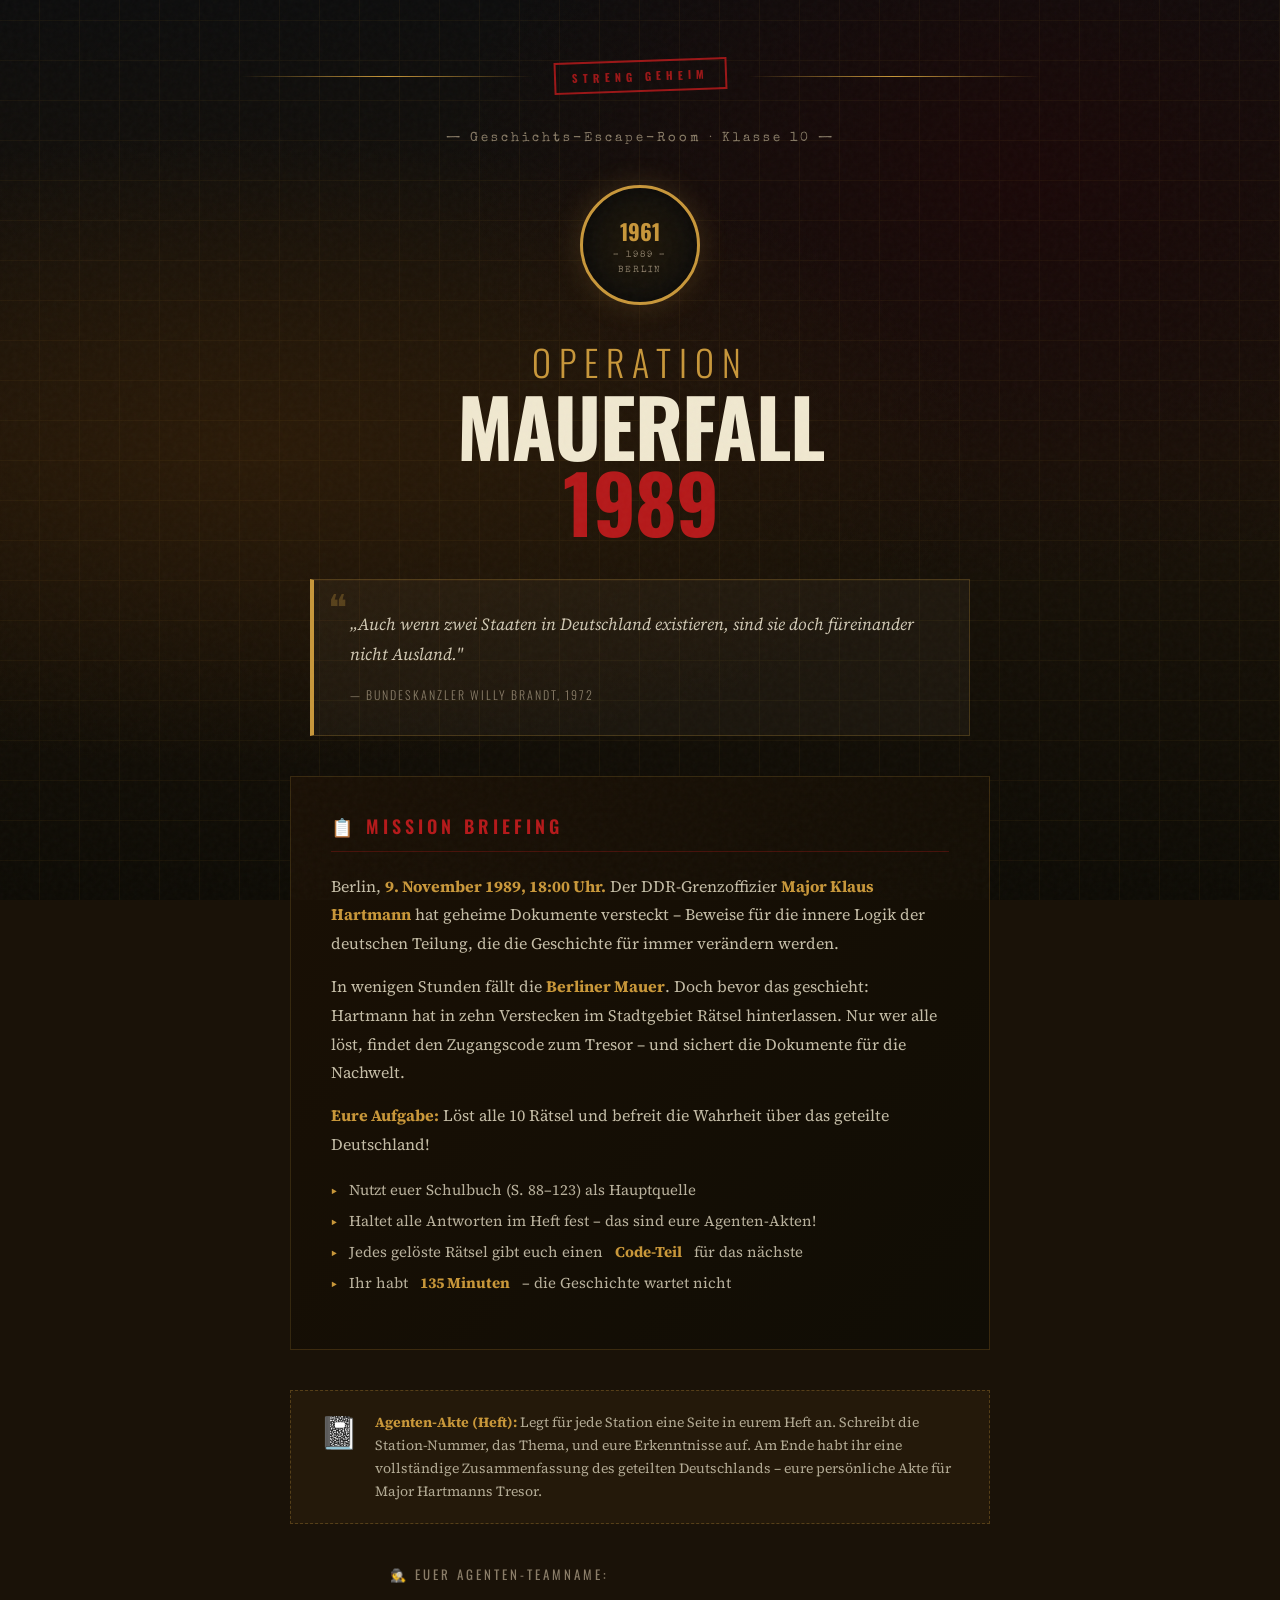
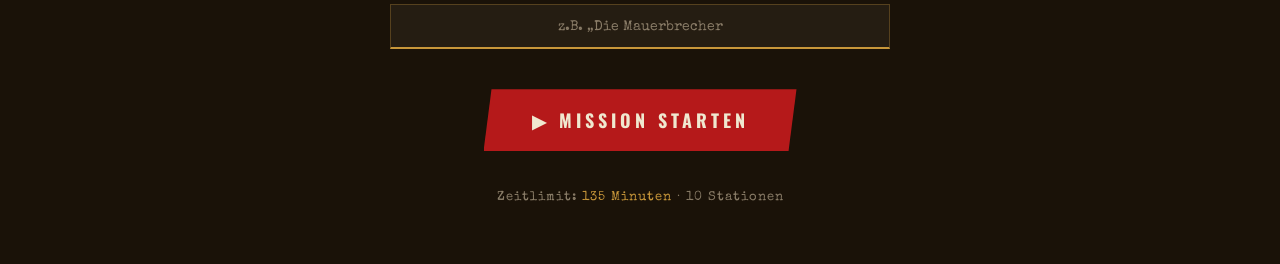
==== index.html @ 0def3ac9 "Add files via upload" ====
<!DOCTYPE html>
<html lang="de">
<head>
<meta charset="UTF-8">
<meta name="viewport" content="width=device-width, initial-scale=1.0">
<title>Operation Mauerfall – Escape Room</title>
<style>
  @import url('https://fonts.googleapis.com/css2?family=Special+Elite&family=Oswald:wght@300;600;700&family=Source+Serif+4:ital,wght@0,300;0,600;1,300&display=swap');

  :root {
    --ink: #1a1208;
    --paper: #f0e8d0;
    --red: #b5191a;
    --grey: #4a4a4a;
    --gold: #c8973a;
    --muted: #8a7d68;
  }

  * { margin: 0; padding: 0; box-sizing: border-box; }

  body {
    background: var(--ink);
    color: var(--paper);
    font-family: 'Source Serif 4', serif;
    min-height: 100vh;
    overflow-x: hidden;
  }

  .noise {
    position: fixed; inset: 0; pointer-events: none; z-index: 999; opacity: 0.03;
    background-image: url("data:image/svg+xml,%3Csvg viewBox='0 0 200 200' xmlns='http://www.w3.org/2000/svg'%3E%3Cfilter id='n'%3E%3CfeTurbulence type='fractalNoise' baseFrequency='0.9' numOctaves='4' stitchTiles='stitch'/%3E%3C/filter%3E%3Crect width='100%25' height='100%25' filter='url(%23n)'/%3E%3C/svg%3E");
  }

  .bg-texture {
    position: fixed; inset: 0; z-index: 0;
    background:
      radial-gradient(ellipse at 20% 50%, #2a1a08 0%, transparent 50%),
      radial-gradient(ellipse at 80% 20%, #1a0808 0%, transparent 40%),
      linear-gradient(180deg, #0d0d0d 0%, #1a1208 50%, #0d0b05 100%);
  }

  .wire-bg {
    position: fixed; inset: 0; z-index: 1; opacity: 0.06;
    background-image:
      repeating-linear-gradient(0deg, transparent, transparent 39px, #c8973a 39px, #c8973a 40px),
      repeating-linear-gradient(90deg, transparent, transparent 39px, #c8973a 39px, #c8973a 40px);
  }

  .container {
    position: relative; z-index: 10;
    max-width: 860px; margin: 0 auto;
    padding: 60px 30px;
    display: flex; flex-direction: column; align-items: center; gap: 40px;
  }

  .stamp {
    font-family: 'Oswald', sans-serif;
    font-weight: 700; font-size: 11px; letter-spacing: 5px;
    text-transform: uppercase; color: var(--red);
    border: 2px solid var(--red); padding: 6px 16px;
    opacity: 0.85; transform: rotate(-2deg);
    animation: stampIn 0.6s ease-out 0.3s both;
  }
  @keyframes stampIn {
    from { opacity: 0; transform: rotate(-2deg) scale(1.5); }
    to { opacity: 0.85; transform: rotate(-2deg) scale(1); }
  }

  .top-bar {
    width: 100%; display: flex; align-items: center; gap: 20px; justify-content: center;
    animation: fadeDown 0.8s ease-out 0.1s both;
  }
  .line { flex: 1; height: 1px; background: linear-gradient(90deg, transparent, var(--gold), transparent); }
  @keyframes fadeDown { from { opacity:0; transform: translateY(-20px); } to { opacity:1; transform: none; } }

  .codename {
    font-family: 'Special Elite', monospace;
    font-size: 13px; letter-spacing: 3px;
    color: var(--muted); text-align: center;
    animation: fadeDown 0.8s ease-out 0.2s both;
  }

  h1 {
    font-family: 'Oswald', sans-serif;
    font-weight: 700; font-size: clamp(42px, 8vw, 80px);
    line-height: 0.95; text-align: center; letter-spacing: -1px;
    text-transform: uppercase;
    animation: titleReveal 1s ease-out 0.4s both;
  }
  h1 .sub { display: block; font-size: 0.45em; letter-spacing: 8px; color: var(--gold); font-weight: 300; margin-bottom: 8px; }
  h1 .main { color: var(--paper); }
  h1 .accent { color: var(--red); display: block; }
  @keyframes titleReveal {
    from { opacity: 0; transform: translateY(30px); }
    to { opacity: 1; transform: none; }
  }

  .badge {
    width: 120px; height: 120px; border-radius: 50%;
    border: 3px solid var(--gold);
    display: flex; flex-direction: column; align-items: center; justify-content: center;
    background: radial-gradient(circle, #1e1608 0%, #0d0d0d 100%);
    text-align: center;
    animation: badgeSpin 1.2s ease-out 0.6s both;
    box-shadow: 0 0 30px rgba(200,151,58,0.2), inset 0 0 20px rgba(0,0,0,0.5);
  }
  @keyframes badgeSpin {
    from { opacity: 0; transform: rotate(-180deg) scale(0.5); }
    to { opacity: 1; transform: rotate(0deg) scale(1); }
  }
  .badge .year { font-family: 'Oswald', sans-serif; font-size: 22px; font-weight: 700; color: var(--gold); }
  .badge .label { font-family: 'Special Elite', monospace; font-size: 9px; letter-spacing: 2px; color: var(--muted); margin-top: 4px; }

  .intro-box {
    background: rgba(240,232,208,0.04);
    border: 1px solid rgba(200,151,58,0.25);
    border-left: 4px solid var(--gold);
    padding: 30px 36px;
    max-width: 660px;
    animation: fadeUp 0.8s ease-out 0.7s both;
    position: relative;
  }
  .intro-box::before {
    content: '❝';
    position: absolute; top: 10px; left: 14px;
    font-size: 36px; color: var(--gold); opacity: 0.3;
    font-family: serif; line-height: 1;
  }
  .intro-box p {
    font-size: 17px; line-height: 1.75;
    color: rgba(240,232,208,0.85);
    font-style: italic;
  }
  .intro-box .source {
    margin-top: 14px; font-size: 12px; letter-spacing: 2px;
    color: var(--muted); font-style: normal; font-family: 'Oswald', sans-serif;
    font-weight: 300; text-transform: uppercase;
  }
  @keyframes fadeUp { from { opacity:0; transform: translateY(20px); } to { opacity:1; transform: none; } }

  .briefing {
    background: linear-gradient(135deg, #1a1005 0%, #100d05 100%);
    border: 1px solid rgba(200,151,58,0.2);
    padding: 36px 40px; max-width: 700px; width: 100%;
    animation: fadeUp 0.8s ease-out 0.9s both;
  }
  .briefing h2 {
    font-family: 'Oswald', sans-serif; font-weight: 600;
    font-size: 18px; letter-spacing: 4px; text-transform: uppercase;
    color: var(--red); border-bottom: 1px solid rgba(181,25,26,0.3);
    padding-bottom: 12px; margin-bottom: 20px;
  }
  .briefing p {
    font-size: 16px; line-height: 1.8; color: rgba(240,232,208,0.8);
    margin-bottom: 14px;
  }
  .briefing strong { color: var(--gold); font-style: normal; }

  .mission-list {
    list-style: none; margin: 20px 0;
    display: flex; flex-direction: column; gap: 10px;
  }
  .mission-list li {
    display: flex; align-items: flex-start; gap: 12px;
    font-size: 15px; color: rgba(240,232,208,0.75);
  }
  .mission-list li::before {
    content: '▶';
    color: var(--gold); font-size: 10px; margin-top: 5px; flex-shrink: 0;
  }

  .heft-box {
    background: rgba(200,151,58,0.06);
    border: 1px dashed rgba(200,151,58,0.3);
    padding: 20px 28px; max-width: 700px; width: 100%;
    display: flex; gap: 16px; align-items: flex-start;
    animation: fadeUp 0.8s ease-out 1s both;
  }
  .heft-icon { font-size: 32px; flex-shrink: 0; }
  .heft-box p { font-size: 14px; line-height: 1.65; color: rgba(240,232,208,0.7); }
  .heft-box strong { color: var(--gold); }

  .team-form {
    display: flex; flex-direction: column; gap: 16px;
    max-width: 500px; width: 100%;
    animation: fadeUp 0.8s ease-out 1.1s both;
  }
  .team-form label {
    font-family: 'Oswald', sans-serif; font-size: 13px; letter-spacing: 3px;
    text-transform: uppercase; color: var(--muted); margin-bottom: 4px;
    display: block;
  }
  .team-form input {
    background: rgba(240,232,208,0.05);
    border: 1px solid rgba(200,151,58,0.3);
    border-bottom: 2px solid var(--gold);
    color: var(--paper); font-family: 'Special Elite', monospace;
    font-size: 18px; padding: 12px 16px; width: 100%;
    outline: none; transition: background 0.2s;
    text-align: center;
  }
  .team-form input:focus { background: rgba(200,151,58,0.08); }
  .team-form input::placeholder { color: var(--muted); font-size: 14px; }

  .start-btn {
    background: var(--red); border: none; color: var(--paper);
    font-family: 'Oswald', sans-serif; font-weight: 700;
    font-size: 18px; letter-spacing: 4px; text-transform: uppercase;
    padding: 18px 48px; cursor: pointer;
    transition: all 0.2s;
    clip-path: polygon(8px 0%, 100% 0%, calc(100% - 8px) 100%, 0% 100%);
    animation: fadeUp 0.8s ease-out 1.2s both;
  }
  .start-btn:hover {
    background: #d42020; transform: scale(1.02);
    box-shadow: 0 6px 24px rgba(181,25,26,0.4);
  }

  .timer-note {
    font-family: 'Special Elite', monospace; font-size: 13px;
    color: var(--muted); letter-spacing: 1px;
    animation: fadeUp 0.8s ease-out 1.3s both;
  }
  .timer-note span { color: var(--gold); }

  .divider {
    width: 100%; display: flex; align-items: center; gap: 16px;
    animation: fadeUp 0.8s ease-out 1s both;
  }
  .divider .line { flex: 1; height: 1px; background: linear-gradient(90deg, transparent, rgba(200,151,58,0.3), transparent); }
  .divider span { font-size: 18px; color: var(--gold); opacity: 0.5; }
</style>
</head>
<body>
<div class="noise"></div>
<div class="bg-texture"></div>
<div class="wire-bg"></div>

<div class="container">
  <div class="top-bar">
    <div class="line"></div>
    <div class="stamp">Streng Geheim</div>
    <div class="line"></div>
  </div>

  <p class="codename">— Geschichts-Escape-Room · Klasse 10 —</p>

  <div class="badge">
    <div class="year">1961</div>
    <div class="label">– 1989 –</div>
    <div class="label" style="margin-top:6px">BERLIN</div>
  </div>

  <h1>
    <span class="sub">Operation</span>
    <span class="main">Mauerfall</span>
    <span class="accent">1989</span>
  </h1>

  <div class="intro-box">
    <p>„Auch wenn zwei Staaten in Deutschland existieren, sind sie doch füreinander nicht Ausland."</p>
    <p class="source">— Bundeskanzler Willy Brandt, 1972</p>
  </div>

  <div class="briefing">
    <h2>📋 Mission Briefing</h2>
    <p>Berlin, <strong>9. November 1989, 18:00 Uhr.</strong> Der DDR-Grenzoffizier <strong>Major Klaus Hartmann</strong> hat geheime Dokumente versteckt – Beweise für die innere Logik der deutschen Teilung, die die Geschichte für immer verändern werden.</p>
    <p>In wenigen Stunden fällt die <strong>Berliner Mauer</strong>. Doch bevor das geschieht: Hartmann hat in zehn Verstecken im Stadtgebiet Rätsel hinterlassen. Nur wer alle löst, findet den Zugangscode zum Tresor – und sichert die Dokumente für die Nachwelt.</p>
    <p><strong>Eure Aufgabe:</strong> Löst alle 10 Rätsel und befreit die Wahrheit über das geteilte Deutschland!</p>
    <ul class="mission-list">
      <li>Nutzt euer Schulbuch (S. 88–123) als Hauptquelle</li>
      <li>Haltet alle Antworten im Heft fest – das sind eure Agenten-Akten!</li>
      <li>Jedes gelöste Rätsel gibt euch einen <strong>Code-Teil</strong> für das nächste</li>
      <li>Ihr habt <strong>135 Minuten</strong> – die Geschichte wartet nicht</li>
    </ul>
  </div>

  <div class="heft-box">
    <div class="heft-icon">📓</div>
    <p><strong>Agenten-Akte (Heft):</strong> Legt für jede Station eine Seite in eurem Heft an. Schreibt die Station-Nummer, das Thema, und eure Erkenntnisse auf. Am Ende habt ihr eine vollständige Zusammenfassung des geteilten Deutschlands – eure persönliche Akte für Major Hartmanns Tresor.</p>
  </div>

  <div class="team-form">
    <label for="teamname">🕵️ Euer Agenten-Teamname:</label>
    <input type="text" id="teamname" placeholder="z.B. „Die Mauerbrecher"" maxlength="40">
  </div>

  <button class="start-btn" onclick="startMission()">▶ Mission starten</button>
  <p class="timer-note">Zeitlimit: <span>135 Minuten</span> · 10 Stationen</p>
</div>

<script>
function startMission() {
  const name = document.getElementById('teamname').value.trim() || 'Unbekanntes Team';
  localStorage.setItem('teamname', name);
  localStorage.setItem('startTime', Date.now());
  localStorage.setItem('hintsUsed', '0');
  // clear previous progress
  for(let i=1;i<=10;i++) localStorage.removeItem('station'+i);
  window.location.href = 'station01.html';
}
</script>
</body>
</html>
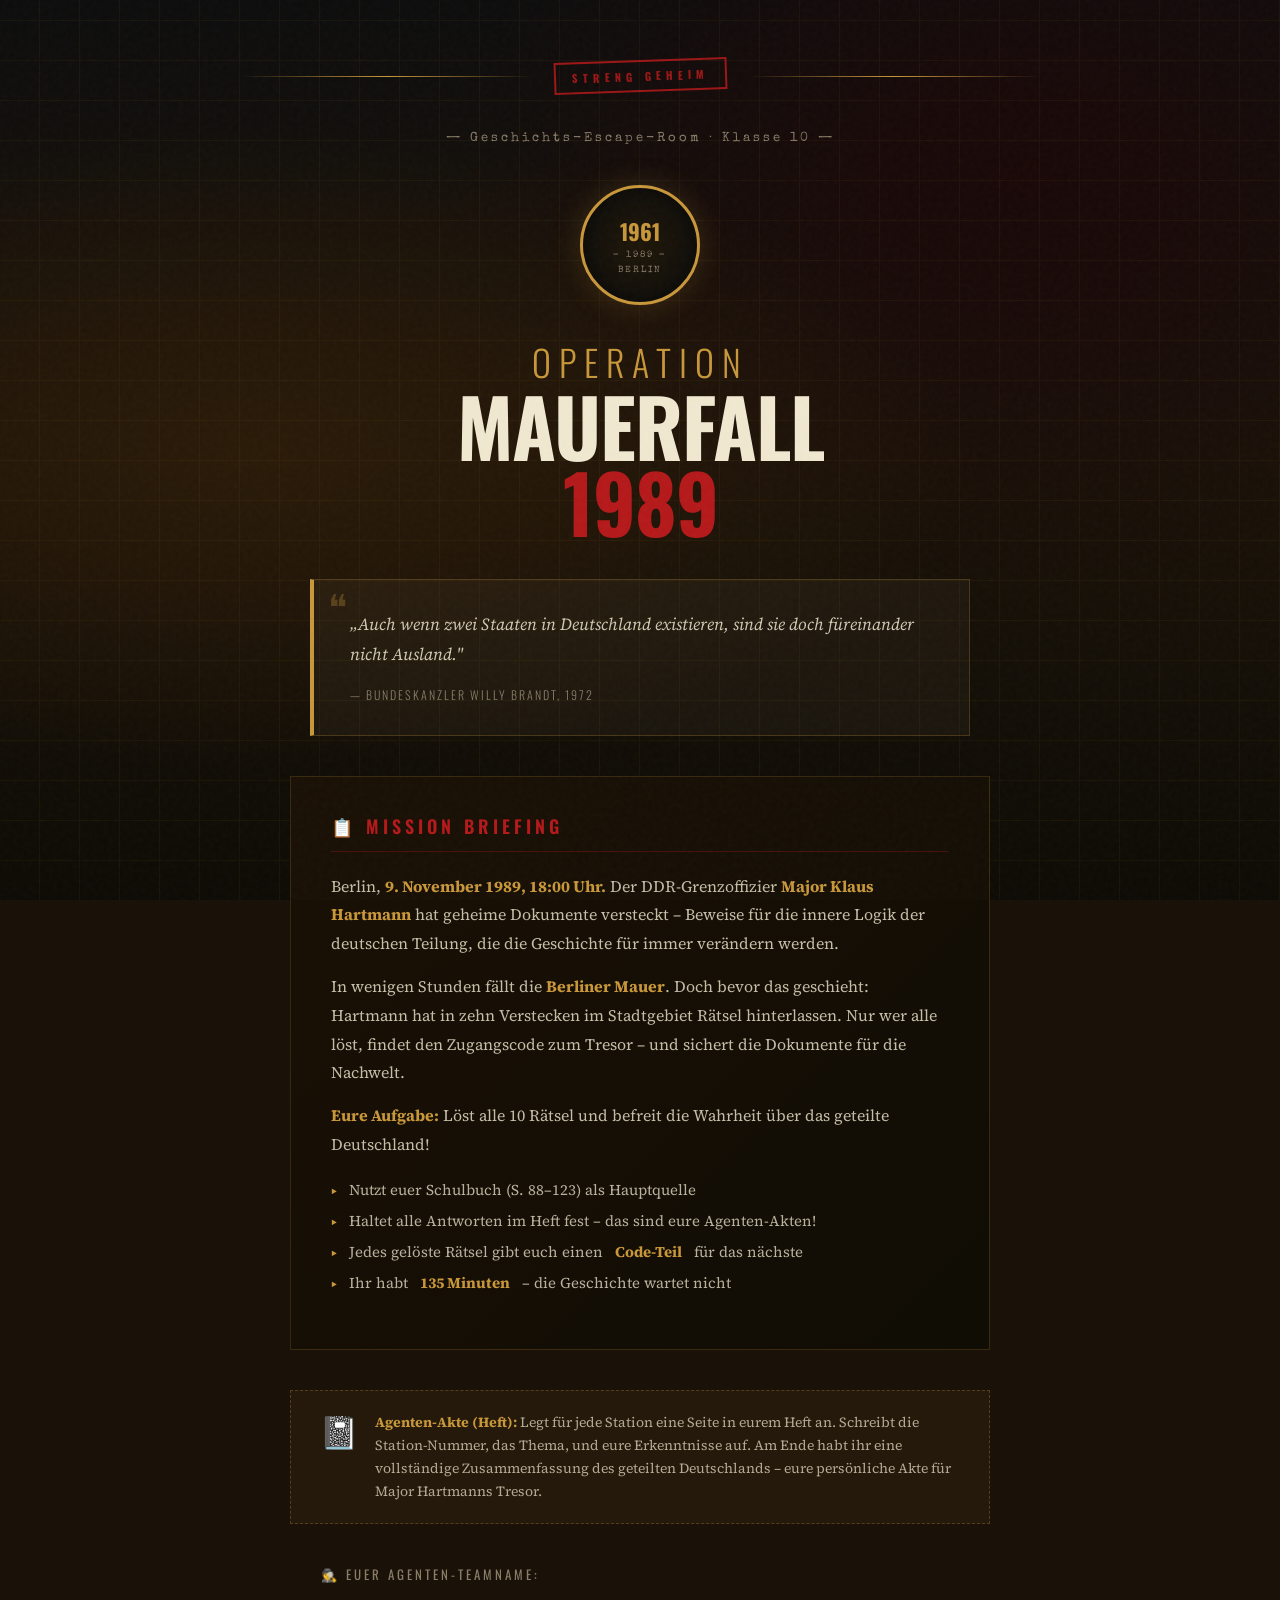
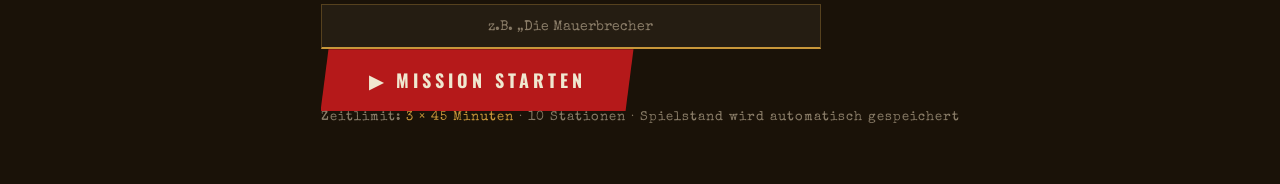
==== commit 20a9f37f: "Add files via upload" ====
--- a/index.html
+++ b/index.html
@@ -280,23 +280,153 @@
     <p><strong>Agenten-Akte (Heft):</strong> Legt für jede Station eine Seite in eurem Heft an. Schreibt die Station-Nummer, das Thema, und eure Erkenntnisse auf. Am Ende habt ihr eine vollständige Zusammenfassung des geteilten Deutschlands – eure persönliche Akte für Major Hartmanns Tresor.</p>
   </div>
 
-  <div class="team-form">
-    <label for="teamname">🕵️ Euer Agenten-Teamname:</label>
-    <input type="text" id="teamname" placeholder="z.B. „Die Mauerbrecher"" maxlength="40">
-  </div>
-
-  <button class="start-btn" onclick="startMission()">▶ Mission starten</button>
-  <p class="timer-note">Zeitlimit: <span>135 Minuten</span> · 10 Stationen</p>
+  <!-- RESUME BANNER – shown when a saved game is detected -->
+  <div id="resume-banner" style="display:none; max-width:700px; width:100%; animation: fadeUp 0.6s ease-out;">
+    <div style="
+      background: linear-gradient(135deg, #0d200f 0%, #0a1a0a 100%);
+      border: 1px solid rgba(125,207,149,0.4);
+      border-left: 4px solid #7dcf95;
+      padding: 28px 32px;
+    ">
+      <div style="font-family:'Oswald',sans-serif; font-size:12px; letter-spacing:3px; text-transform:uppercase; color:#7dcf95; margin-bottom:10px;">
+        💾 Gespeicherter Spielstand gefunden
+      </div>
+      <div id="resume-teamname" style="font-family:'Special Elite',monospace; font-size:22px; color:var(--paper); margin-bottom:6px;"></div>
+      <div id="resume-progress" style="font-size:14px; color:rgba(240,232,208,0.7); margin-bottom:20px;"></div>
+
+      <!-- Mini progress bar -->
+      <div id="resume-bar" style="display:flex; gap:4px; margin-bottom:20px;"></div>
+
+      <div style="display:flex; gap:12px; flex-wrap:wrap;">
+        <button onclick="resumeMission()" style="
+          background: #2d6a3f; border:none; color:var(--paper);
+          font-family:'Oswald',sans-serif; font-weight:700;
+          font-size:16px; letter-spacing:3px; text-transform:uppercase;
+          padding:14px 28px; cursor:pointer; transition:all 0.2s;
+          clip-path: polygon(6px 0%,100% 0%,calc(100% - 6px) 100%,0% 100%);
+        ">▶ Weiterspielen</button>
+        <button onclick="showNewGame()" style="
+          background:transparent; border:1px solid rgba(200,151,58,0.4);
+          color:var(--muted); font-family:'Oswald',sans-serif;
+          font-size:13px; letter-spacing:2px; text-transform:uppercase;
+          padding:14px 20px; cursor:pointer; transition:all 0.2s;
+        ">✕ Neues Spiel starten</button>
+      </div>
+    </div>
+  </div>
+
+  <!-- NEW GAME FORM – hidden when resume is shown -->
+  <div id="new-game-section">
+    <div class="team-form">
+      <label for="teamname">🕵️ Euer Agenten-Teamname:</label>
+      <input type="text" id="teamname" placeholder="z.B. „Die Mauerbrecher"" maxlength="40">
+    </div>
+    <button class="start-btn" onclick="startMission()">▶ Mission starten</button>
+    <p class="timer-note">Zeitlimit: <span>3 × 45 Minuten</span> · 10 Stationen · Spielstand wird automatisch gespeichert</p>
+  </div>
+
 </div>
 
 <script>
+// ── Determine next unfinished station ──────────────────────────────────────
+function getNextStation() {
+  for (let i = 1; i <= 10; i++) {
+    if (localStorage.getItem('station' + i) !== 'done') return i;
+  }
+  return null; // all done
+}
+
+function countDone() {
+  let n = 0;
+  for (let i = 1; i <= 10; i++) if (localStorage.getItem('station' + i) === 'done') n++;
+  return n;
+}
+
+function formatElapsed(ms) {
+  const m = Math.floor(ms / 60000);
+  const s = Math.floor((ms % 60000) / 1000);
+  return m + ' Min. ' + s.toString().padStart(2,'0') + ' Sek.';
+}
+
+// ── On page load: check for saved game ────────────────────────────────────
+window.addEventListener('DOMContentLoaded', () => {
+  const savedTeam = localStorage.getItem('teamname');
+  const savedStart = localStorage.getItem('startTime');
+  const done = countDone();
+
+  if (savedTeam && savedStart && done > 0) {
+    // There is a saved game – show resume banner
+    document.getElementById('resume-banner').style.display = 'block';
+    document.getElementById('new-game-section').style.display = 'none';
+
+    const next = getNextStation();
+    const paused = parseInt(localStorage.getItem('pausedTime') || '0');
+    const elapsed = Date.now() - parseInt(savedStart) - paused;
+    const stationLabels = [
+      '','Chronologie','Bündnisse','Stasi','NS-Aufarbeitung',
+      'Volksaufstand','Wahlen','Wirtschaft','68er & RAF','Ostpolitik','Finale'
+    ];
+
+    document.getElementById('resume-teamname').textContent = '🕵️ ' + savedTeam;
+    document.getElementById('resume-progress').innerHTML =
+      '<strong style="color:var(--gold)">' + done + '/10</strong> Stationen abgeschlossen · ' +
+      'Gespielt: <strong style="color:var(--gold)">' + formatElapsed(elapsed) + '</strong>' +
+      (next ? ' · Nächste Station: <strong style="color:#7dcf95">Station ' + next + ' – ' + stationLabels[next] + '</strong>' : ' · Alle Stationen gelöst!');
+
+    // Mini progress bar
+    const bar = document.getElementById('resume-bar');
+    for (let i = 1; i <= 10; i++) {
+      const d = document.createElement('div');
+      const isDone = localStorage.getItem('station' + i) === 'done';
+      const isNext = i === next;
+      d.style.cssText = 'flex:1; height:8px; border-radius:2px; transition:background 0.3s; background:' +
+        (isDone ? '#2d6a3f' : isNext ? '#c8973a' : 'rgba(240,232,208,0.1)') + ';';
+      d.title = 'Station ' + i + (isDone ? ' ✓' : isNext ? ' ← hier' : '');
+      bar.appendChild(d);
+    }
+  }
+  // else: no saved game → show normal new-game form (already visible by default)
+});
+
+// ── Resume: jump to the next unsolved station ──────────────────────────────
+function resumeMission() {
+  // Close the pause window before resuming
+  const ps = parseInt(localStorage.getItem('pauseStart') || '0');
+  if (ps) {
+    const dur = Date.now() - ps;
+    const ex = parseInt(localStorage.getItem('pausedTime') || '0');
+    localStorage.setItem('pausedTime', ex + dur);
+    localStorage.removeItem('pauseStart');
+  }
+  const next = getNextStation();
+  if (next === null) {
+    window.location.href = 'success.html';
+  } else {
+    window.location.href = 'station' + String(next).padStart(2, '0') + '.html';
+  }
+}
+
+// ── Show new-game form (after confirming) ──────────────────────────────────
+function showNewGame() {
+  const ok = confirm(
+    'Achtung: Euer gespeicherter Spielstand wird gelöscht!\n\n' +
+    'Wollt ihr wirklich neu beginnen?'
+  );
+  if (!ok) return;
+  // Clear everything
+  localStorage.clear();
+  document.getElementById('resume-banner').style.display = 'none';
+  document.getElementById('new-game-section').style.display = 'block';
+}
+
+// ── Start fresh mission ────────────────────────────────────────────────────
 function startMission() {
   const name = document.getElementById('teamname').value.trim() || 'Unbekanntes Team';
   localStorage.setItem('teamname', name);
   localStorage.setItem('startTime', Date.now());
+  localStorage.setItem('pausedTime', '0');   // accumulated pause duration
   localStorage.setItem('hintsUsed', '0');
-  // clear previous progress
-  for(let i=1;i<=10;i++) localStorage.removeItem('station'+i);
+  for (let i = 1; i <= 10; i++) localStorage.removeItem('station' + i);
   window.location.href = 'station01.html';
 }
 </script>
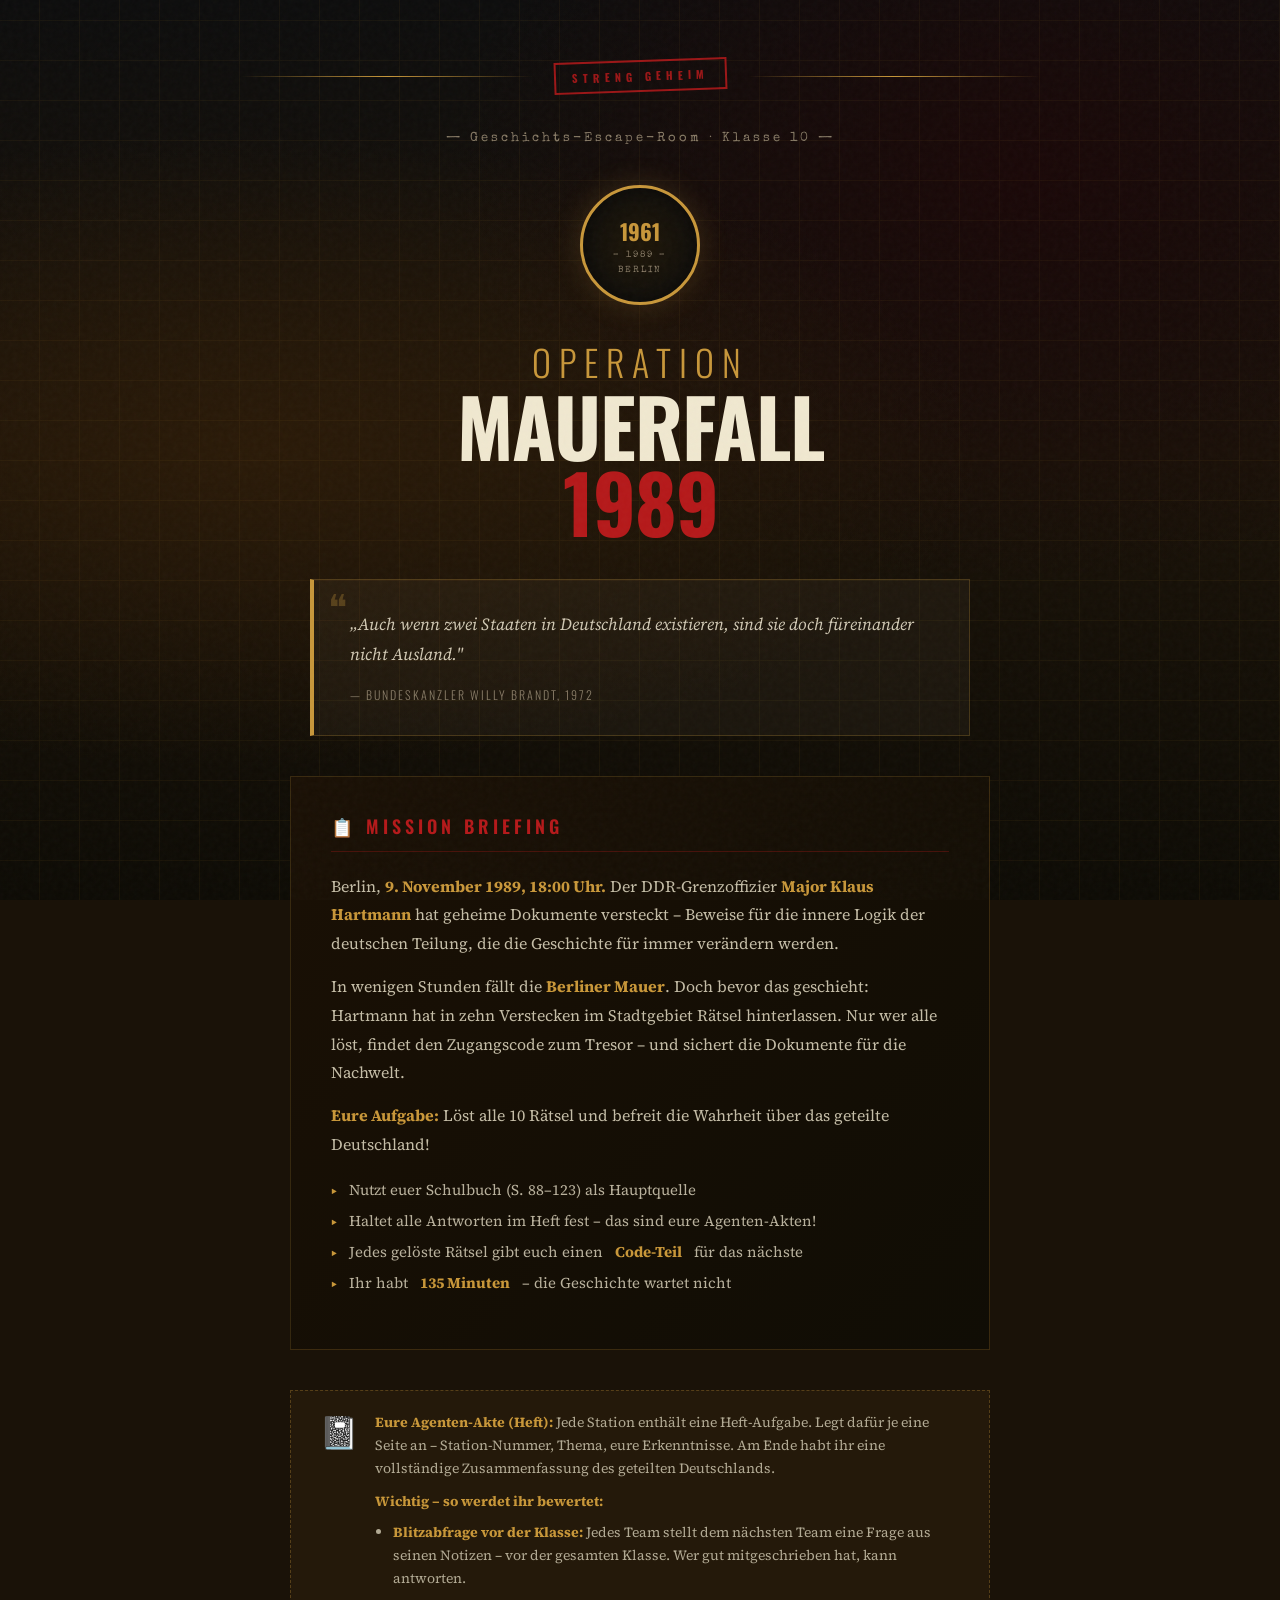
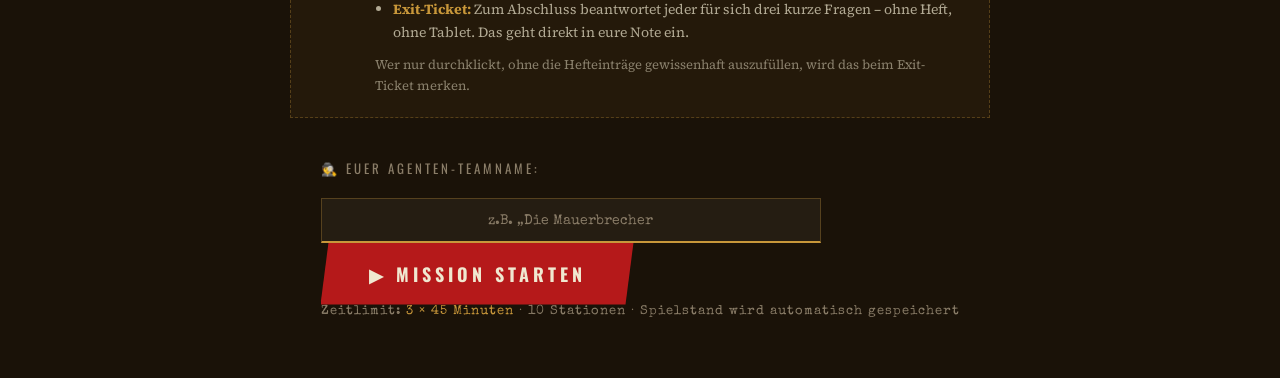
==== commit d4880551: "Add files via upload" ====
--- a/index.html
+++ b/index.html
@@ -178,6 +178,7 @@
   }
   .heft-icon { font-size: 32px; flex-shrink: 0; }
   .heft-box p { font-size: 14px; line-height: 1.65; color: rgba(240,232,208,0.7); }
+  .heft-box li { font-size: 14px; line-height: 1.65; color: rgba(240,232,208,0.7); }
   .heft-box strong { color: var(--gold); }
 
   .team-form {
@@ -277,7 +278,15 @@
 
   <div class="heft-box">
     <div class="heft-icon">📓</div>
-    <p><strong>Agenten-Akte (Heft):</strong> Legt für jede Station eine Seite in eurem Heft an. Schreibt die Station-Nummer, das Thema, und eure Erkenntnisse auf. Am Ende habt ihr eine vollständige Zusammenfassung des geteilten Deutschlands – eure persönliche Akte für Major Hartmanns Tresor.</p>
+    <div>
+      <p><strong>Eure Agenten-Akte (Heft):</strong> Jede Station enthält eine Heft-Aufgabe. Legt dafür je eine Seite an – Station-Nummer, Thema, eure Erkenntnisse. Am Ende habt ihr eine vollständige Zusammenfassung des geteilten Deutschlands.</p>
+      <p style="margin-top:10px;"><strong>Wichtig – so werdet ihr bewertet:</strong></p>
+      <ul style="margin-top:8px; padding-left:18px; display:flex; flex-direction:column; gap:7px;">
+        <li><strong>Blitzabfrage vor der Klasse:</strong> Jedes Team stellt dem nächsten Team eine Frage aus seinen Notizen – vor der gesamten Klasse. Wer gut mitgeschrieben hat, kann antworten.</li>
+        <li><strong>Exit-Ticket:</strong> Zum Abschluss beantwortet jeder für sich drei kurze Fragen – ohne Heft, ohne Tablet. Das geht direkt in eure Note ein.</li>
+      </ul>
+      <p style="margin-top:10px; font-size:13px; color:rgba(240,232,208,0.5);">Wer nur durchklickt, ohne die Hefteinträge gewissenhaft auszufüllen, wird das beim Exit-Ticket merken.</p>
+    </div>
   </div>
 
   <!-- RESUME BANNER – shown when a saved game is detected -->
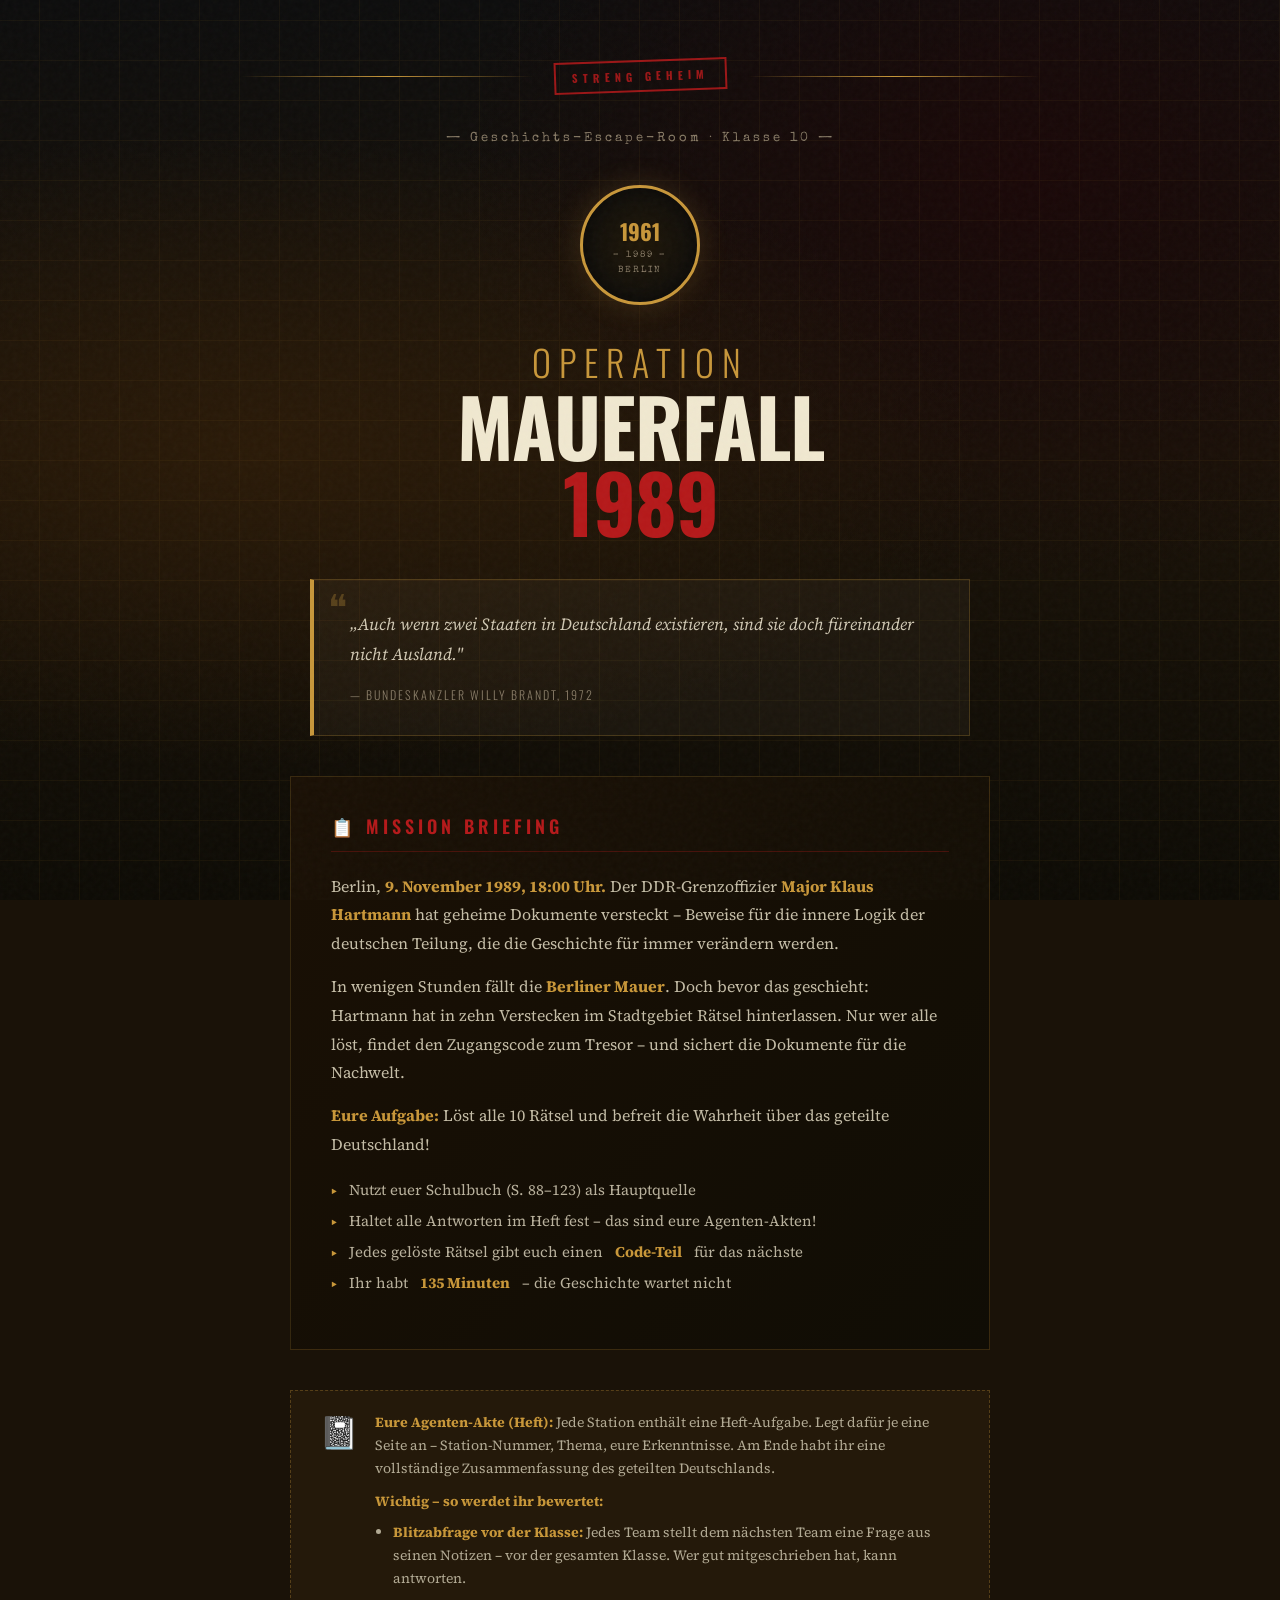
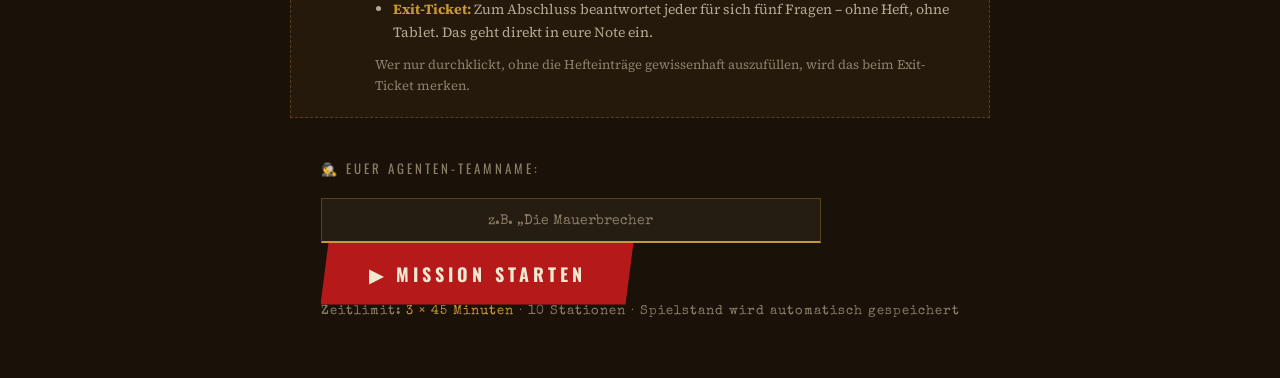
==== commit 78b7198c: "Update index.html" ====
--- a/index.html
+++ b/index.html
@@ -283,7 +283,7 @@
       <p style="margin-top:10px;"><strong>Wichtig – so werdet ihr bewertet:</strong></p>
       <ul style="margin-top:8px; padding-left:18px; display:flex; flex-direction:column; gap:7px;">
         <li><strong>Blitzabfrage vor der Klasse:</strong> Jedes Team stellt dem nächsten Team eine Frage aus seinen Notizen – vor der gesamten Klasse. Wer gut mitgeschrieben hat, kann antworten.</li>
-        <li><strong>Exit-Ticket:</strong> Zum Abschluss beantwortet jeder für sich drei kurze Fragen – ohne Heft, ohne Tablet. Das geht direkt in eure Note ein.</li>
+        <li><strong>Exit-Ticket:</strong> Zum Abschluss beantwortet jeder für sich fünf Fragen – ohne Heft, ohne Tablet. Das geht direkt in eure Note ein.</li>
       </ul>
       <p style="margin-top:10px; font-size:13px; color:rgba(240,232,208,0.5);">Wer nur durchklickt, ohne die Hefteinträge gewissenhaft auszufüllen, wird das beim Exit-Ticket merken.</p>
     </div>
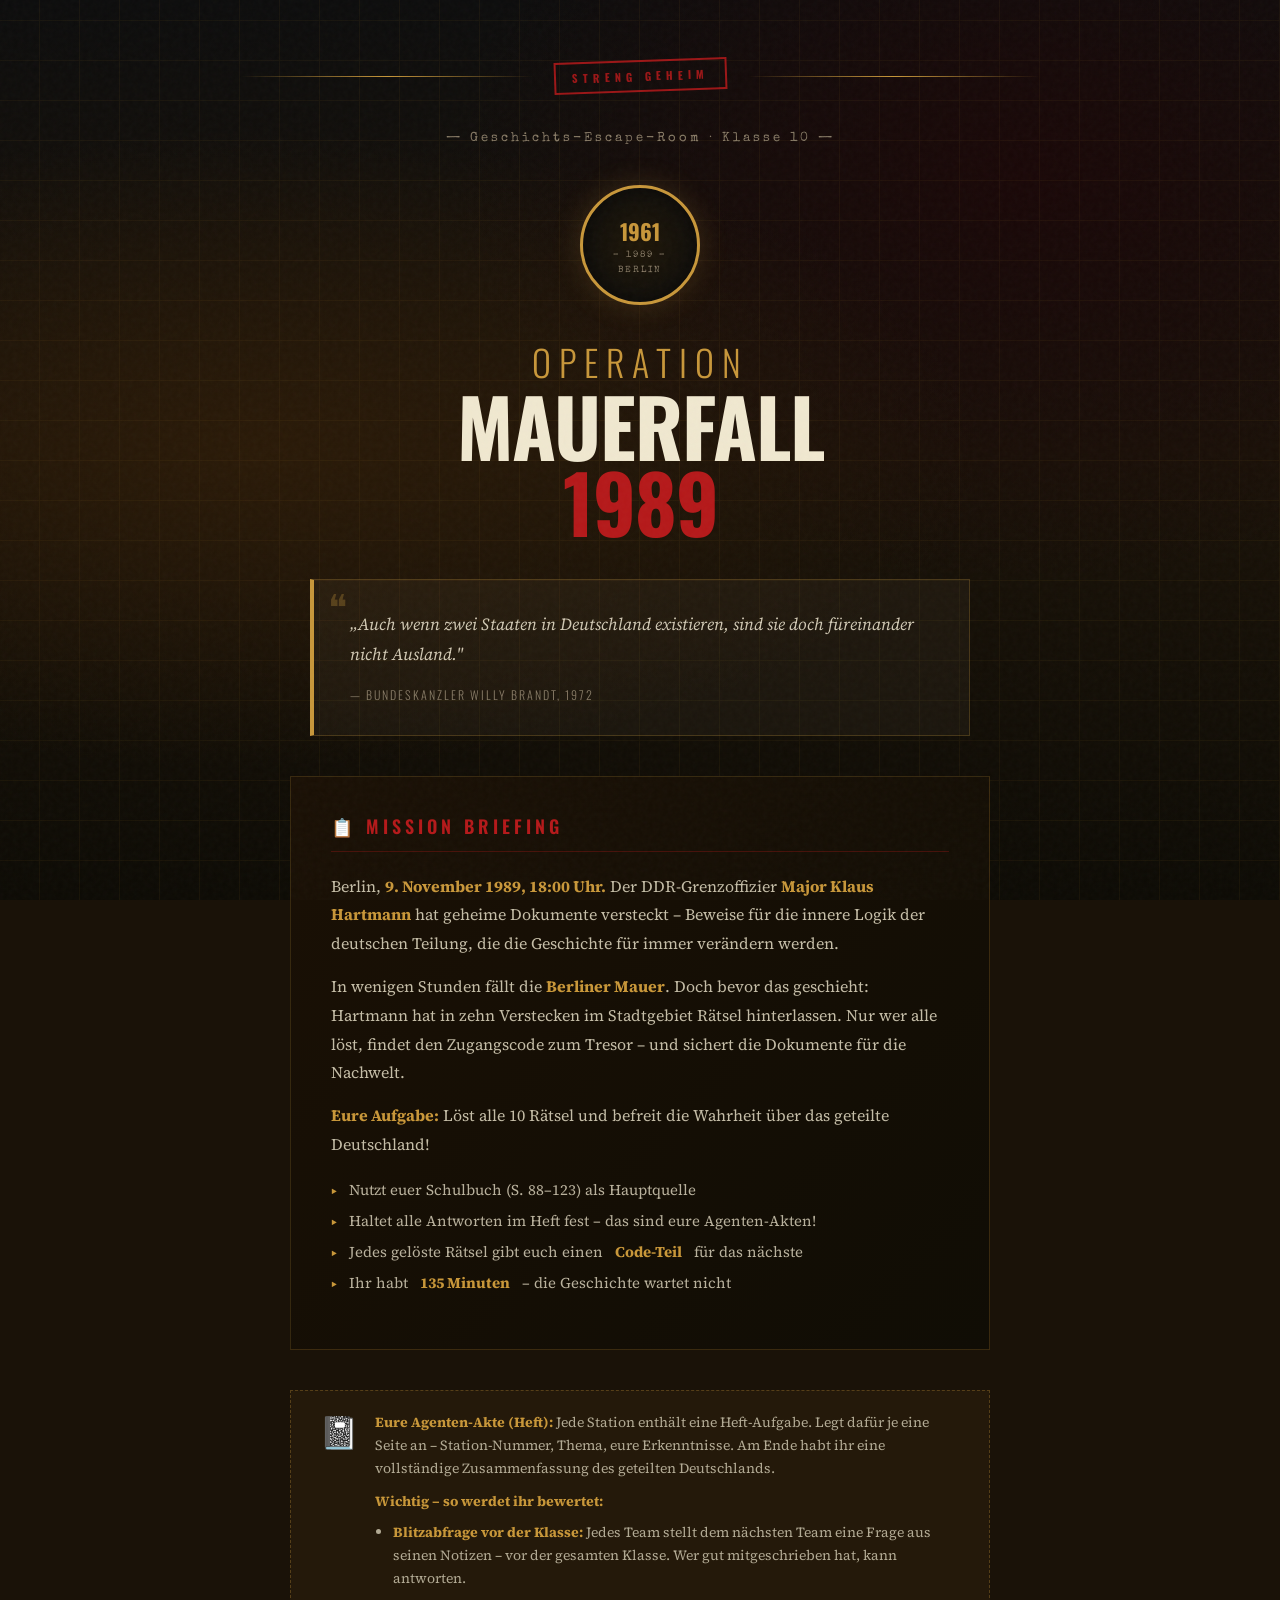
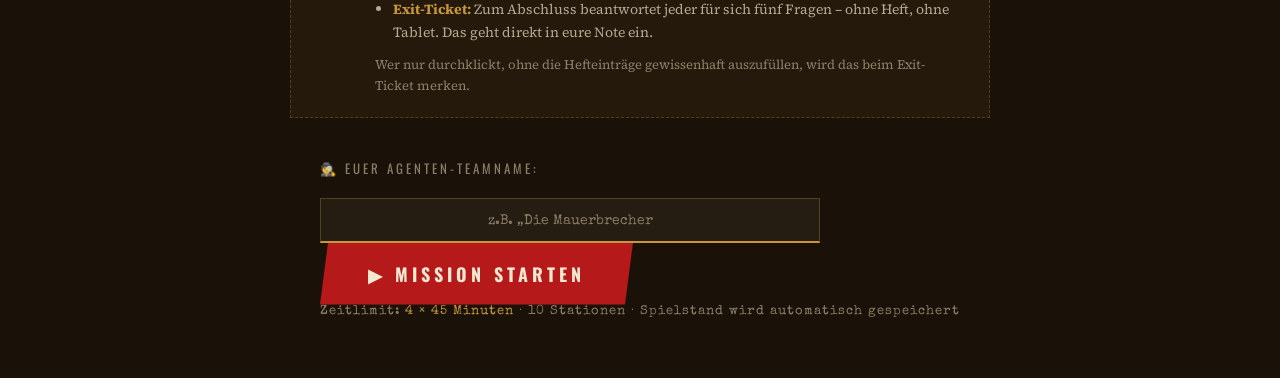
==== commit d8ba79fb: "Update index.html" ====
--- a/index.html
+++ b/index.html
@@ -331,7 +331,7 @@
       <input type="text" id="teamname" placeholder="z.B. „Die Mauerbrecher"" maxlength="40">
     </div>
     <button class="start-btn" onclick="startMission()">▶ Mission starten</button>
-    <p class="timer-note">Zeitlimit: <span>3 × 45 Minuten</span> · 10 Stationen · Spielstand wird automatisch gespeichert</p>
+    <p class="timer-note">Zeitlimit: <span>4 × 45 Minuten</span> · 10 Stationen · Spielstand wird automatisch gespeichert</p>
   </div>
 
 </div>
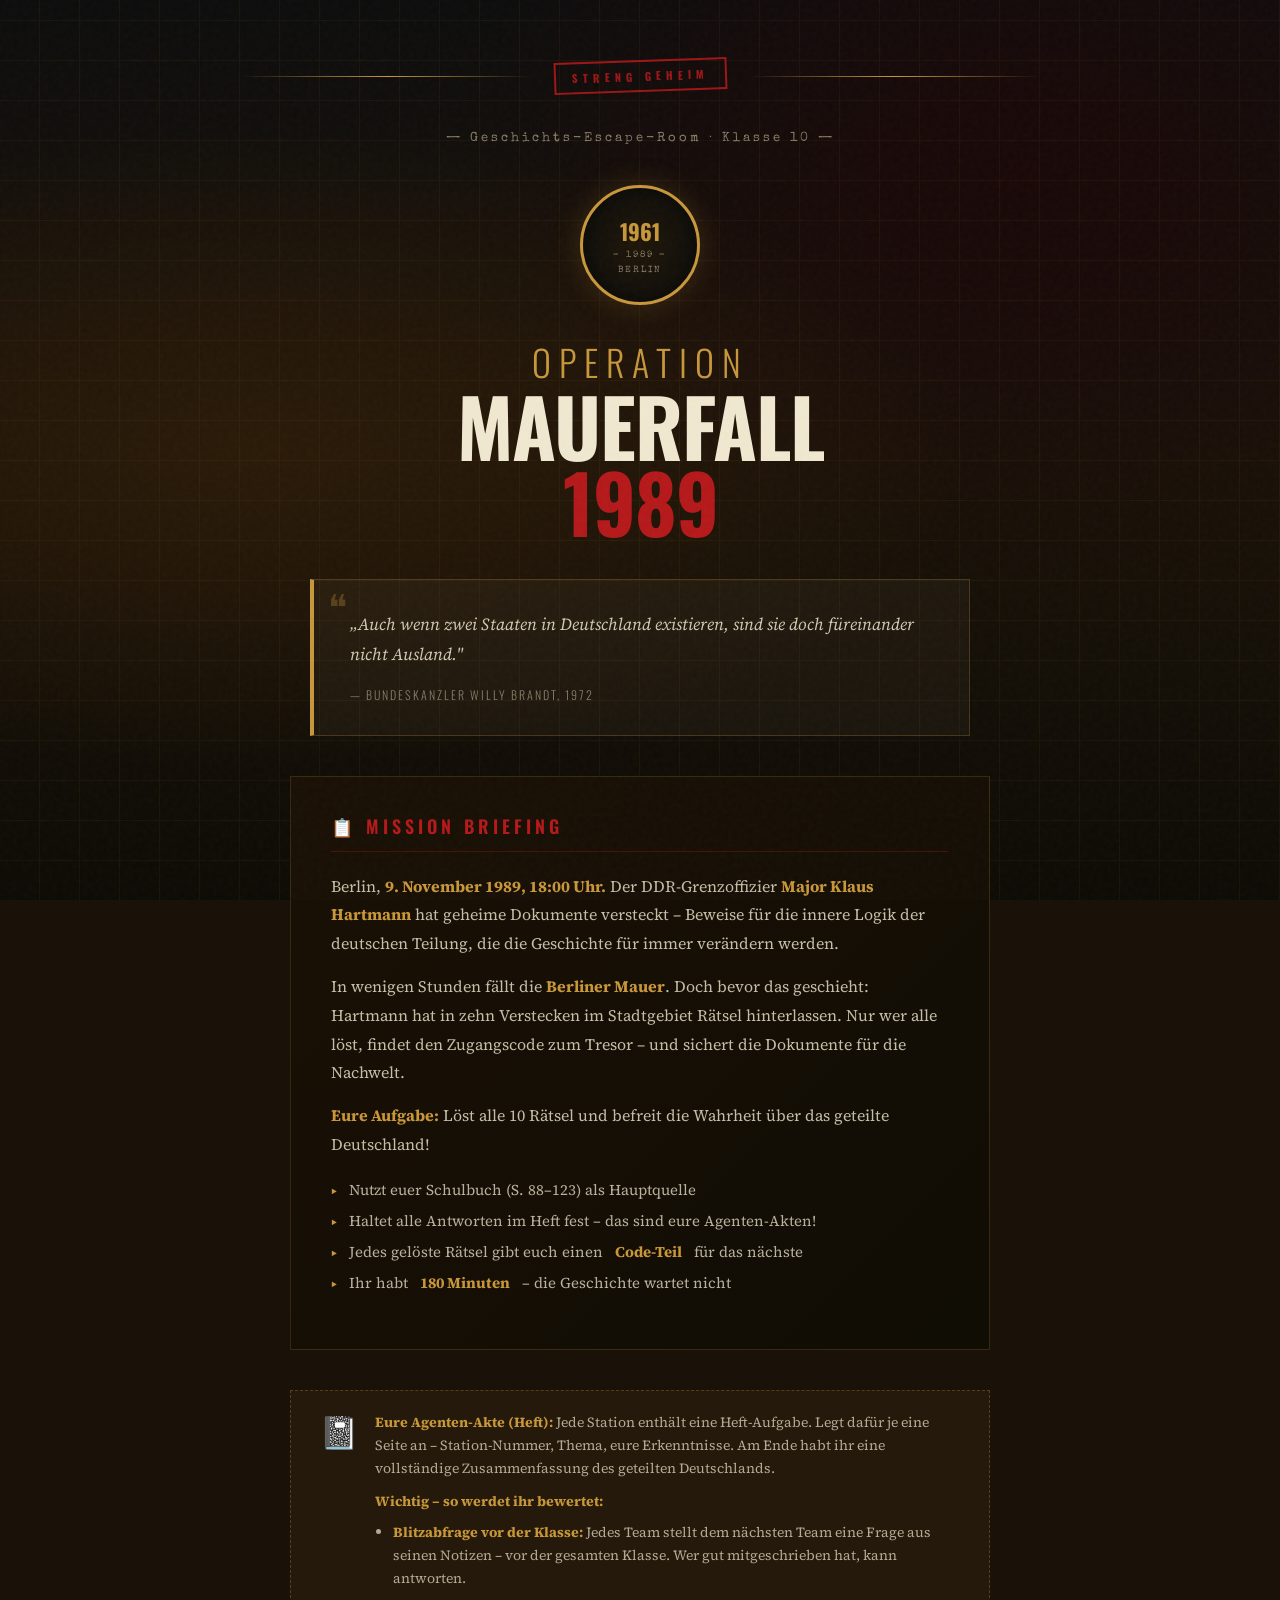
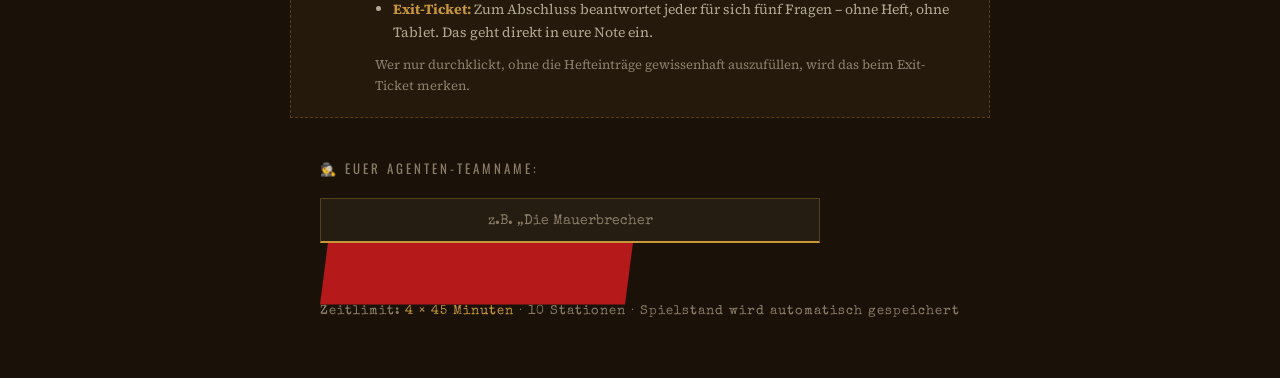
==== commit 50064a44: "Update index.html" ====
--- a/index.html
+++ b/index.html
@@ -272,7 +272,7 @@
       <li>Nutzt euer Schulbuch (S. 88–123) als Hauptquelle</li>
       <li>Haltet alle Antworten im Heft fest – das sind eure Agenten-Akten!</li>
       <li>Jedes gelöste Rätsel gibt euch einen <strong>Code-Teil</strong> für das nächste</li>
-      <li>Ihr habt <strong>135 Minuten</strong> – die Geschichte wartet nicht</li>
+      <li>Ihr habt <strong>180 Minuten</strong> – die Geschichte wartet nicht</li>
     </ul>
   </div>
 
